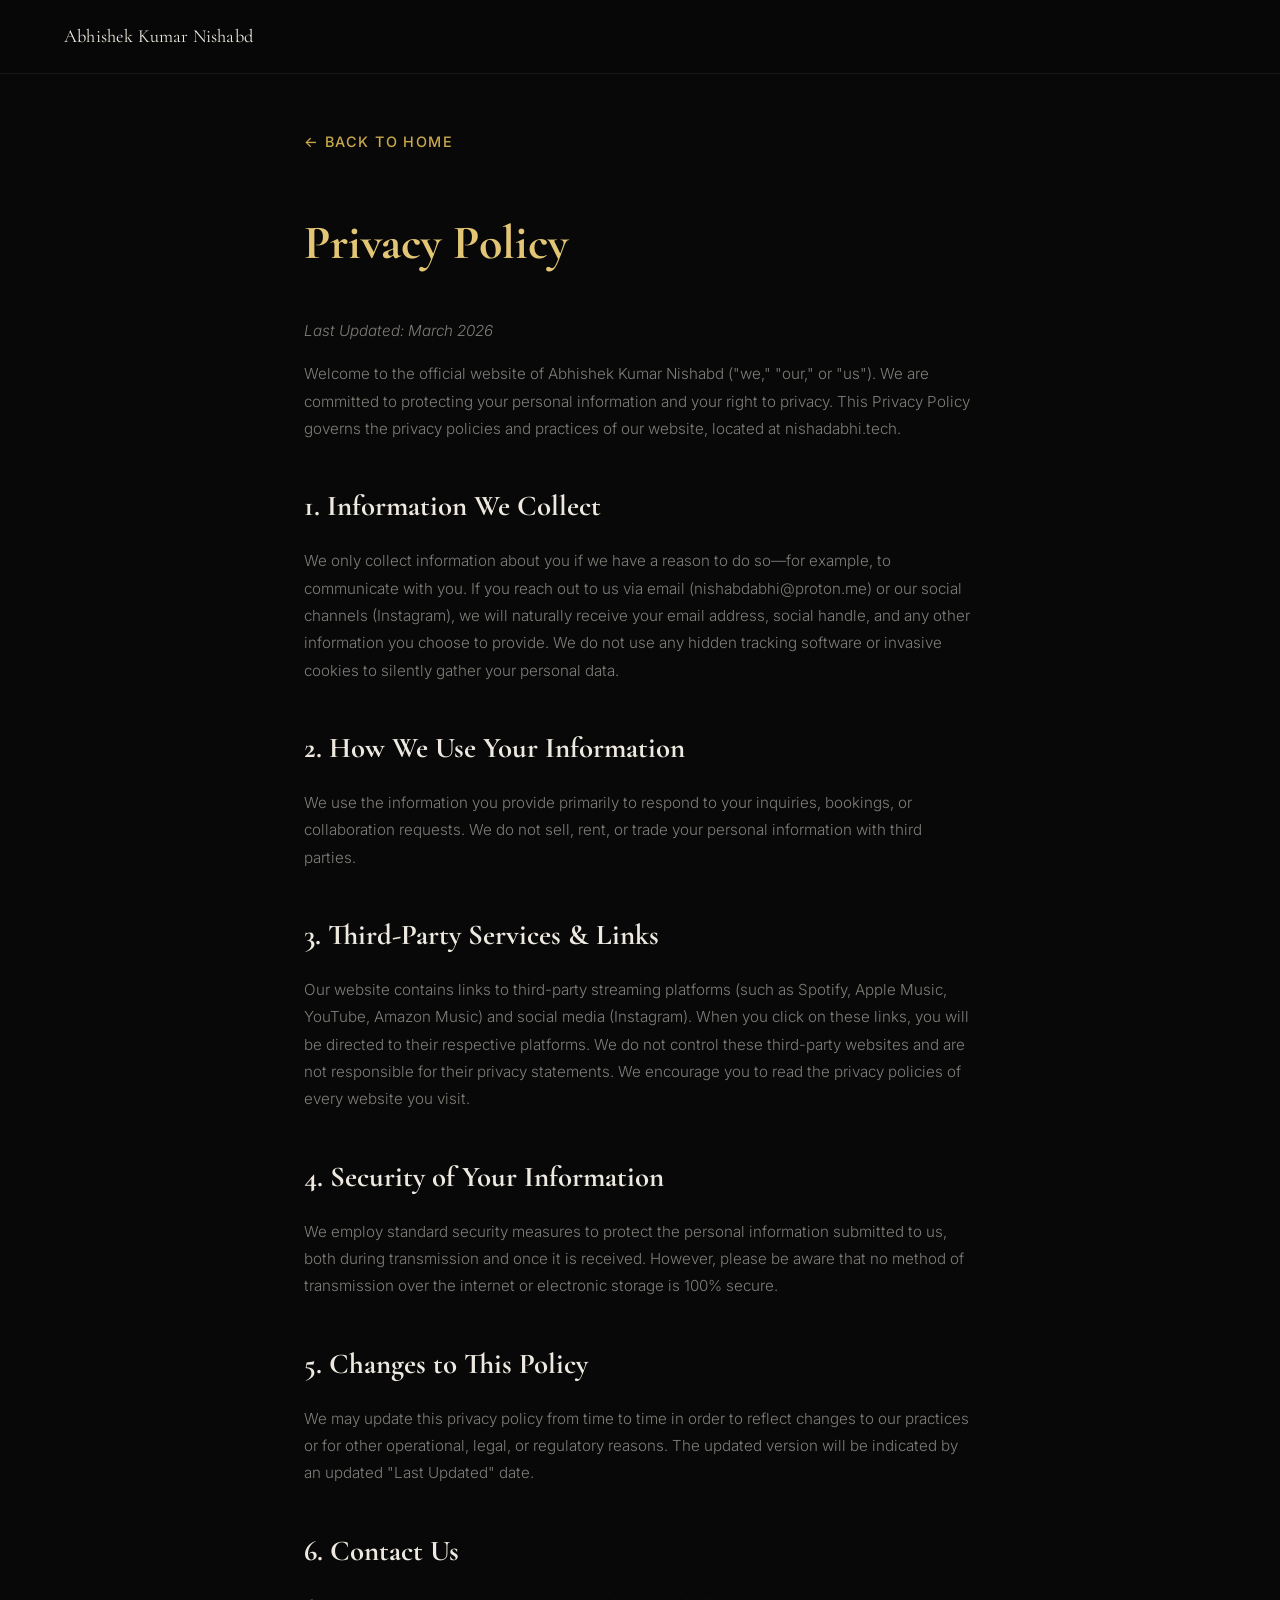
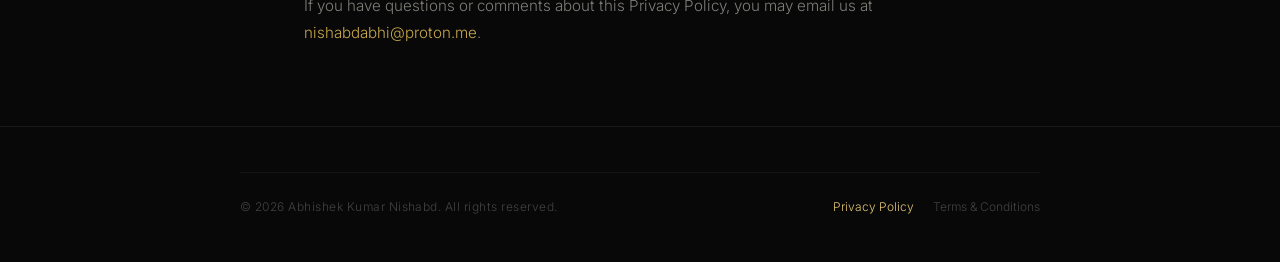
==== privacy-policy.html @ 1c70a1ac "Add initial site: homepage, styles, script Add the initial public website scaffold for Abhishek Kuma" ====
<!DOCTYPE html>
<html lang="en">
<head>
  <meta charset="UTF-8" />
  <meta name="viewport" content="width=device-width, initial-scale=1.0" />
  <title>Privacy Policy - Abhishek Kumar Nishabd</title>
  
  <link rel="preconnect" href="https://fonts.googleapis.com" />
  <link rel="preconnect" href="https://fonts.gstatic.com" crossorigin />
  <link href="https://fonts.googleapis.com/css2?family=Cormorant+Garamond:ital,wght@0,300;0,400;0,500;1,300;1,400&family=Inter:wght@300;400;500&display=swap" rel="stylesheet" />

  <link rel="stylesheet" href="style.css" />
  <style>
    .legal-page { padding: 8rem 5% 4rem; max-width: 800px; margin: 0 auto; }
    .legal-content h1 { font-family: var(--serif); font-size: 3rem; color: var(--gold-light); margin-bottom: 2rem; }
    .legal-content h2 { font-family: var(--serif); font-size: 1.8rem; color: var(--text); margin-top: 2.5rem; margin-bottom: 1rem; }
    .legal-content p { color: var(--text-muted); line-height: 1.8; margin-bottom: 1rem; font-size: 0.95rem; }
    .legal-content a { color: var(--gold); text-decoration: none; }
    .legal-content a:hover { text-decoration: underline; }
    .back-nav { margin-bottom: 3rem; }
    .back-nav a { display: inline-flex; align-items: center; gap: 0.5rem; color: var(--gold); text-decoration: none; font-size: 0.9rem; font-weight: 500; text-transform: uppercase; letter-spacing: 0.1em; transition: color var(--transition); }
    .back-nav a:hover { color: var(--gold-light); transform: translateX(-4px); }
  </style>
</head>
<body>

  <!-- ============ NAV ============ -->
  <nav class="nav scrolled" id="nav">
    <div class="nav-inner">
      <a href="index.html" class="nav-logo">Abhishek Kumar Nishabd</a>
    </div>
  </nav>

  <div class="legal-page">
    <div class="back-nav">
      <a href="index.html">← Back to Home</a>
    </div>
    <div class="legal-content">
      <h1>Privacy Policy</h1>
      <p><em>Last Updated: March 2026</em></p>
      
      <p>Welcome to the official website of Abhishek Kumar Nishabd ("we," "our," or "us"). We are committed to protecting your personal information and your right to privacy. This Privacy Policy governs the privacy policies and practices of our website, located at nishadabhi.tech.</p>

      <h2>1. Information We Collect</h2>
      <p>We only collect information about you if we have a reason to do so—for example, to communicate with you. If you reach out to us via email (nishabdabhi@proton.me) or our social channels (Instagram), we will naturally receive your email address, social handle, and any other information you choose to provide. We do not use any hidden tracking software or invasive cookies to silently gather your personal data.</p>

      <h2>2. How We Use Your Information</h2>
      <p>We use the information you provide primarily to respond to your inquiries, bookings, or collaboration requests. We do not sell, rent, or trade your personal information with third parties.</p>

      <h2>3. Third-Party Services & Links</h2>
      <p>Our website contains links to third-party streaming platforms (such as Spotify, Apple Music, YouTube, Amazon Music) and social media (Instagram). When you click on these links, you will be directed to their respective platforms. We do not control these third-party websites and are not responsible for their privacy statements. We encourage you to read the privacy policies of every website you visit.</p>

      <h2>4. Security of Your Information</h2>
      <p>We employ standard security measures to protect the personal information submitted to us, both during transmission and once it is received. However, please be aware that no method of transmission over the internet or electronic storage is 100% secure.</p>

      <h2>5. Changes to This Policy</h2>
      <p>We may update this privacy policy from time to time in order to reflect changes to our practices or for other operational, legal, or regulatory reasons. The updated version will be indicated by an updated "Last Updated" date.</p>

      <h2>6. Contact Us</h2>
      <p>If you have questions or comments about this Privacy Policy, you may email us at <a href="mailto:nishabdabhi@proton.me">nishabdabhi@proton.me</a>.</p>
    </div>
  </div>

  <footer class="footer">
    <div class="container" style="max-width: 800px; padding: 0;">
      <div class="footer-bottom" style="display: flex; justify-content: space-between; align-items: center; flex-wrap: wrap; gap: 1rem; border-top: 1px solid rgba(255,255,255,0.05); padding-top: 1.5rem;">
        <div class="footer-copy">
          &copy; <span id="year"></span> Abhishek Kumar Nishabd. All rights reserved.
        </div>
        <div class="footer-legal" style="display: flex; gap: 1.2rem; font-size: 0.75rem;">
          <a href="privacy-policy.html" style="color: var(--gold-light); text-decoration: none;">Privacy Policy</a>
          <a href="terms-conditions.html" style="color: var(--text-faint); text-decoration: none; transition: color 0.3s;">Terms & Conditions</a>
        </div>
      </div>
    </div>
  </footer>
  <script>document.getElementById('year').textContent = new Date().getFullYear();</script>
</body>
</html>
---- style.css ----
/* ============================================================
   RESET & BASE
   ============================================================ */
*, *::before, *::after {
  box-sizing: border-box;
  margin: 0;
  padding: 0;
}

:root {
  --bg:          #080808;
  --bg-2:        #0f0f0f;
  --bg-3:        #161616;
  --surface:     #131313;
  --surface-2:   #1c1c1c;
  --border:      rgba(255, 255, 255, 0.07);
  --border-gold: rgba(201, 168, 76, 0.2);
  --gold:        #c9a84c;
  --gold-light:  #e2c575;
  --gold-dim:    rgba(201, 168, 76, 0.10);
  --gold-glow:   rgba(201, 168, 76, 0.06);
  --text:        #ede9e0;
  --text-muted:  rgba(237, 233, 224, 0.52);
  --text-faint:  rgba(237, 233, 224, 0.26);

  --serif: 'Cormorant Garamond', Georgia, serif;
  --sans:  'Inter', system-ui, sans-serif;

  --radius: 14px;
  --transition: 0.3s cubic-bezier(0.25, 0.46, 0.45, 0.94);

  scroll-behavior: smooth;
}

html { font-size: 16px; }

body {
  background-color: var(--bg);
  color: var(--text);
  font-family: var(--sans);
  font-weight: 300;
  line-height: 1.7;
  -webkit-font-smoothing: antialiased;
  overflow-x: hidden;
}

::selection {
  background: var(--gold-dim);
  color: var(--gold-light);
}

/* ---- Scrollbar ---- */
::-webkit-scrollbar { width: 3px; }
::-webkit-scrollbar-track { background: var(--bg); }
::-webkit-scrollbar-thumb { background: rgba(201,168,76,0.25); border-radius: 2px; }

/* ============================================================
   MUSIC CANVAS (cursor-reactive particles)
   ============================================================ */
#musicCanvas {
  position: fixed;
  top: 0; left: 0;
  width: 100%; height: 100%;
  pointer-events: none;
  z-index: 0;
  opacity: 1;
}

/* ============================================================
   UTILITIES
   ============================================================ */
.container {
  width: min(1120px, 90%);
  margin: 0 auto;
  position: relative;
  z-index: 1;
}

.section-label {
  font-family: var(--sans);
  font-size: 0.7rem;
  font-weight: 500;
  letter-spacing: 0.22em;
  text-transform: uppercase;
  color: var(--gold);
  margin-bottom: 0.9rem;
}

.section-heading {
  font-family: var(--serif);
  font-size: clamp(2rem, 4vw, 3.2rem);
  font-weight: 400;
  line-height: 1.15;
  color: var(--text);
  margin-bottom: 2rem;
}

/* ============================================================
   NAVIGATION
   ============================================================ */
.nav {
  position: fixed;
  top: 0;
  width: 100%;
  z-index: 200;
  transition: background var(--transition), border-bottom var(--transition);
}

.nav.scrolled {
  background: rgba(8, 8, 8, 0.9);
  backdrop-filter: blur(20px);
  -webkit-backdrop-filter: blur(20px);
  border-bottom: 1px solid var(--border);
}

.nav-inner {
  display: flex;
  align-items: center;
  justify-content: space-between;
  padding: 1.3rem 5%;
}

.nav-logo {
  font-family: var(--serif);
  font-size: 1.15rem;
  font-weight: 400;
  color: var(--text);
  text-decoration: none;
  letter-spacing: 0.01em;
  transition: color var(--transition);
  white-space: nowrap;
}
.nav-logo:hover { color: var(--gold-light); }

.nav-links {
  display: flex;
  list-style: none;
  gap: 2.5rem;
}

.nav-links a {
  font-size: 0.82rem;
  font-weight: 400;
  letter-spacing: 0.07em;
  color: var(--text-muted);
  text-decoration: none;
  position: relative;
  transition: color var(--transition);
}
.nav-links a::after {
  content: '';
  position: absolute;
  bottom: -3px; left: 0;
  width: 0; height: 1px;
  background: var(--gold);
  transition: width var(--transition);
}
.nav-links a:hover { color: var(--text); }
.nav-links a:hover::after { width: 100%; }

.nav-hamburger {
  display: none;
  flex-direction: column;
  gap: 5px;
  background: none;
  border: none;
  cursor: pointer;
  padding: 4px;
}
.nav-hamburger span {
  display: block;
  width: 22px;
  height: 1.5px;
  background: var(--text-muted);
  transition: transform var(--transition), opacity var(--transition);
}
.nav-hamburger.active span:nth-child(1) { transform: translateY(6.5px) rotate(45deg); }
.nav-hamburger.active span:nth-child(2) { opacity: 0; }
.nav-hamburger.active span:nth-child(3) { transform: translateY(-6.5px) rotate(-45deg); }

.mobile-menu {
  display: none;
  flex-direction: column;
  background: rgba(8, 8, 8, 0.98);
  border-top: 1px solid var(--border);
  max-height: 0;
  overflow: hidden;
  transition: max-height 0.4s ease;
}
.mobile-menu.open { max-height: 300px; }
.mobile-link {
  padding: 1rem 5%;
  color: var(--text-muted);
  text-decoration: none;
  font-size: 0.9rem;
  letter-spacing: 0.05em;
  border-bottom: 1px solid var(--border);
  transition: color var(--transition), background var(--transition);
}
.mobile-link:hover { color: var(--gold-light); background: var(--gold-dim); }

/* ============================================================
   HERO
   ============================================================ */
.hero {
  position: relative;
  min-height: 100vh;
  display: flex;
  flex-direction: column;
  justify-content: center;
  padding: 7rem 5% 5rem;
  overflow: hidden;
  z-index: 1;
}

.hero-bg-glow {
  position: absolute;
  width: 700px; height: 700px;
  background: radial-gradient(circle, rgba(201,168,76,0.05) 0%, transparent 65%);
  top: 45%; left: 30%;
  transform: translate(-50%, -50%);
  pointer-events: none;
}

/* --- Two-column hero layout --- */
.hero-layout {
  display: grid;
  grid-template-columns: 1fr 1fr;
  align-items: center;
  gap: 4rem;
  width: 100%;
  max-width: 1200px;
  margin: 0 auto;
}

.hero-content {
  position: relative;
  z-index: 1;
}

.hero-eyebrow {
  font-size: 0.78rem;
  font-weight: 400;
  letter-spacing: 0.22em;
  text-transform: uppercase;
  color: var(--gold);
  margin-bottom: 1rem;
  opacity: 0;
  animation: fadeUp 0.8s 0.1s ease forwards;
}

.hero-title {
  font-family: var(--serif);
  font-size: clamp(3.8rem, 7.5vw, 7.5rem);
  font-weight: 300;
  line-height: 0.95;
  color: var(--text);
  margin-bottom: 1.5rem;
  opacity: 0;
  animation: fadeUp 0.9s 0.25s ease forwards;
}
.hero-title em {
  font-style: italic;
  color: var(--gold-light);
}

.hero-tagline {
  font-size: 0.82rem;
  letter-spacing: 0.18em;
  color: var(--text-muted);
  text-transform: uppercase;
  margin-bottom: 1.8rem;
  opacity: 0;
  animation: fadeUp 0.8s 0.45s ease forwards;
}

.hero-quote {
  font-family: var(--serif);
  font-size: 1.2rem;
  font-style: italic;
  color: var(--text-muted);
  line-height: 1.65;
  margin-bottom: 2.6rem;
  padding-left: 1.1rem;
  border-left: 2px solid var(--gold);
  opacity: 0;
  animation: fadeUp 0.8s 0.6s ease forwards;
}

.hero-cta {
  display: flex;
  gap: 1rem;
  flex-wrap: wrap;
  opacity: 0;
  animation: fadeUp 0.8s 0.75s ease forwards;
}

/* --- Hero visual (right side) --- */
.hero-visual {
  position: relative;
  display: flex;
  align-items: center;
  justify-content: center;
  opacity: 0;
  animation: fadeUp 1s 0.5s ease forwards;
}

.hero-visual-ring {
  position: absolute;
  border-radius: 50%;
  border: 1px solid var(--border-gold);
  animation: ringPulse 8s ease-in-out infinite;
}
.hero-ring-1 { width: 260px; height: 260px; animation-delay: 0s; border-color: rgba(201,168,76,0.12); }
.hero-ring-2 { width: 340px; height: 340px; animation-delay: 1.5s; border-color: rgba(201,168,76,0.07); }
.hero-ring-3 { width: 420px; height: 420px; animation-delay: 3s; border-color: rgba(201,168,76,0.04); }

.hero-vinyl {
  position: relative;
  z-index: 2;
}

.hero-vinyl-inner {
  width: 200px; height: 200px;
  border-radius: 50%;
  background: radial-gradient(circle at 35% 35%, #222, #080808);
  border: 2px solid rgba(201,168,76,0.35);
  display: flex;
  align-items: center;
  justify-content: center;
  animation: vinylSpin 16s linear infinite;
  box-shadow: 0 0 60px rgba(201,168,76,0.08), inset 0 0 30px rgba(0,0,0,0.5);
}

.hero-vinyl-groove {
  position: absolute;
  width: 150px; height: 150px;
  border-radius: 50%;
  border: 1px solid rgba(201,168,76,0.08);
}

.hero-vinyl-center {
  width: 72px; height: 72px;
  border-radius: 50%;
  background: var(--bg);
  display: flex;
  align-items: center;
  justify-content: center;
  z-index: 1;
  border: 1px solid rgba(201,168,76,0.2);
}

.hero-vinyl-label {
  font-family: var(--serif);
  font-size: 0.58rem;
  color: var(--gold);
  text-align: center;
  line-height: 1.3;
}

.hero-needle {
  position: absolute;
  top: 0;
  right: -30px;
  width: 70px;
  height: 4px;
  background: linear-gradient(to right, rgba(201,168,76,0.6), rgba(201,168,76,0.2));
  transform-origin: right center;
  transform: rotate(-30deg);
  border-radius: 2px;
}
.hero-needle::after {
  content: '';
  position: absolute;
  right: 0;
  width: 8px; height: 8px;
  border-radius: 50%;
  background: var(--gold);
  top: 50%;
  transform: translateY(-50%);
  box-shadow: 0 0 6px rgba(201,168,76,0.5);
}

.hero-visual-text {
  position: absolute;
  bottom: -40px;
  font-family: var(--serif);
  font-size: 1.3rem;
  font-style: italic;
  color: var(--gold);
  opacity: 0.35;
  letter-spacing: 0.1em;
  user-select: none;
}

/* Buttons */
.btn {
  display: inline-flex;
  align-items: center;
  gap: 0.5rem;
  padding: 0.78rem 2rem;
  border-radius: 2px;
  font-size: 0.8rem;
  font-weight: 500;
  letter-spacing: 0.1em;
  text-transform: uppercase;
  text-decoration: none;
  transition: all var(--transition);
  cursor: pointer;
  border: none;
}
.btn-primary {
  background: var(--gold);
  color: #080808;
}
.btn-primary:hover {
  background: var(--gold-light);
  transform: translateY(-2px);
  box-shadow: 0 8px 32px rgba(201, 168, 76, 0.22);
}
.btn-ghost {
  background: transparent;
  color: var(--text-muted);
  border: 1px solid var(--border);
}
.btn-ghost:hover {
  border-color: var(--gold);
  color: var(--gold-light);
  transform: translateY(-2px);
}

/* Scroll hint */
.hero-scroll-hint {
  position: absolute;
  bottom: 2.5rem;
  left: 5%;
  display: flex;
  flex-direction: column;
  align-items: center;
  gap: 0.6rem;
  opacity: 0;
  animation: fadeUp 0.8s 1.2s ease forwards;
  z-index: 1;
}
.scroll-line {
  width: 1px; height: 48px;
  background: linear-gradient(to bottom, transparent, var(--gold));
  animation: scrollPulse 2.2s 1.5s ease-in-out infinite;
}
.scroll-label {
  font-size: 0.68rem;
  letter-spacing: 0.18em;
  text-transform: uppercase;
  color: var(--text-faint);
}

/* ============================================================
   ABOUT
   ============================================================ */
.about {
  padding: 8rem 5%;
  border-top: 1px solid var(--border);
  position: relative;
  z-index: 1;
}

.about-grid {
  display: grid;
  grid-template-columns: 1.1fr 0.9fr;
  gap: 5rem;
  align-items: start;
}

.about-text p {
  color: var(--text-muted);
  line-height: 1.9;
  margin-bottom: 1.3rem;
  font-size: 1rem;
}
.about-text strong { color: var(--text); font-weight: 500; }
.about-text em { color: var(--gold-light); font-style: italic; }

.about-aside {
  display: flex;
  flex-direction: column;
  gap: 0.9rem;
}

.about-card {
  background: var(--surface);
  border: 1px solid var(--border);
  border-radius: var(--radius);
  padding: 1.5rem 1.6rem;
  transition: border-color var(--transition), transform var(--transition), background var(--transition);
}
.about-card:hover {
  border-color: var(--border-gold);
  transform: translateX(5px);
  background: #161616;
}
.about-card-icon { font-size: 1.3rem; margin-bottom: 0.5rem; }
.about-card h3 {
  font-family: var(--serif);
  font-size: 1.15rem;
  font-weight: 400;
  color: var(--text);
  margin-bottom: 0.25rem;
}
.about-card p { font-size: 0.86rem; color: var(--text-muted); }

/* ============================================================
   MUSIC
   ============================================================ */
.music {
  padding: 8rem 5%;
  background: var(--bg-2);
  border-top: 1px solid var(--border);
  position: relative;
  z-index: 1;
}

.release-card {
  margin-top: 1.2rem;
  border: 1px solid var(--border);
  border-radius: var(--radius);
  overflow: hidden;
  background: var(--surface);
  transition: border-color var(--transition), box-shadow var(--transition);
}
.release-card:hover {
  border-color: var(--border-gold);
  box-shadow: 0 4px 40px rgba(201,168,76,0.05);
}

.release-badge {
  padding: 0.5rem 1.5rem;
  background: var(--gold-dim);
  border-bottom: 1px solid var(--border);
  font-size: 0.72rem;
  font-weight: 500;
  letter-spacing: 0.18em;
  text-transform: uppercase;
  color: var(--gold);
}

.release-badge-soon {
  background: rgba(255,255,255,0.03);
  color: var(--text-faint);
}

.release-coming-soon {
  border-style: dashed;
  opacity: 0.8;
}
.release-coming-soon:hover { opacity: 1; }

.release-body {
  display: grid;
  grid-template-columns: 240px 1fr;
}

.release-body-soon .release-art {
  opacity: 0.5;
}

.release-art {
  display: flex;
  align-items: center;
  justify-content: center;
  padding: 2.2rem;
  border-right: 1px solid var(--border);
  background: #0d0d0d;
}

.release-art-inner {
  position: relative;
  width: 150px; height: 150px;
  border-radius: 50%;
  background: radial-gradient(circle at 30% 30%, #252525, #0a0a0a);
  border: 2px solid rgba(201, 168, 76, 0.28);
  display: flex;
  align-items: center;
  justify-content: center;
  animation: vinylSpin 14s linear infinite;
}

.release-art-inner-paused {
  animation: vinylSpin 14s linear infinite paused;
}

.vinyl-ring {
  position: absolute;
  width: 112px; height: 112px;
  border-radius: 50%;
  border: 1px solid rgba(201, 168, 76, 0.08);
}
.vinyl-center {
  width: 55px; height: 55px;
  border-radius: 50%;
  background: var(--bg);
  display: flex;
  align-items: center;
  justify-content: center;
  z-index: 1;
  border: 1px solid rgba(201,168,76,0.15);
}
.vinyl-title {
  font-family: var(--serif);
  font-size: 0.58rem;
  color: var(--gold);
  text-align: center;
  line-height: 1.25;
  letter-spacing: 0.04em;
}

.release-info { padding: 2.2rem 2.6rem; }
.release-title {
  font-family: var(--serif);
  font-size: 2.2rem;
  font-weight: 400;
  color: var(--text);
  margin-bottom: 0.2rem;
}
.release-sub {
  font-family: var(--serif);
  font-size: 1.05rem;
  font-style: italic;
  color: var(--gold);
  margin-bottom: 1.2rem;
}
.release-desc {
  font-size: 0.93rem;
  color: var(--text-muted);
  line-height: 1.8;
  margin-bottom: 0.5rem;
}
.release-desc-secondary {
  font-size: 0.8rem;
  color: var(--text-faint);
  margin-bottom: 1.8rem;
}

/* Coming soon extras */
.coming-soon-tag {
  display: flex;
  align-items: center;
  gap: 0.5rem;
  font-size: 0.72rem;
  font-weight: 500;
  letter-spacing: 0.16em;
  text-transform: uppercase;
  color: var(--text-faint);
  margin-bottom: 0.8rem;
}
.cs-dot {
  width: 6px; height: 6px;
  border-radius: 50%;
  background: var(--gold);
  opacity: 0.6;
  animation: csDotPulse 1.8s ease-in-out infinite;
}
.release-coming-date {
  font-size: 0.8rem;
  color: var(--text-faint);
  letter-spacing: 0.04em;
  margin-top: 1rem;
}

/* Stream buttons */
.stream-links {
  display: flex;
  flex-wrap: wrap;
  gap: 0.6rem;
}

.stream-btn {
  display: inline-flex;
  align-items: center;
  gap: 0.45rem;
  padding: 0.55rem 1rem;
  border-radius: 7px;
  font-size: 0.78rem;
  font-weight: 500;
  text-decoration: none;
  transition: all var(--transition);
  border: 1px solid transparent;
}

.stream-spotify  { background: rgba(29,185,84,0.07);   color: #1DB954; border-color: rgba(29,185,84,0.18); }
.stream-apple    { background: rgba(252,60,68,0.07);    color: #fc3c44; border-color: rgba(252,60,68,0.18); }
.stream-youtube  { background: rgba(255,0,0,0.07);      color: #ff4040; border-color: rgba(255,0,0,0.18); }
.stream-ytmusic  { background: rgba(255,87,34,0.07);    color: #ff6b35; border-color: rgba(255,87,34,0.18); }
.stream-amazon   { background: rgba(255,153,0,0.07);    color: #ff9900; border-color: rgba(255,153,0,0.18); }

.stream-btn:hover {
  transform: translateY(-2px);
  box-shadow: 0 4px 18px rgba(0,0,0,0.35);
  filter: brightness(1.2);
}

/* ============================================================
   CONNECT
   ============================================================ */
.connect {
  padding: 8rem 5%;
  border-top: 1px solid var(--border);
  position: relative;
  z-index: 1;
}

.connect-sub {
  max-width: 540px;
  color: var(--text-muted);
  margin-bottom: 3rem;
  font-size: 0.98rem;
  line-height: 1.85;
}

/* 3-col grid: personal | backloggers | right-col */
.connect-grid {
  display: grid;
  grid-template-columns: 1fr 1.4fr 1fr;
  gap: 1.2rem;
  align-items: start;
}

.connect-card {
  background: var(--surface);
  border: 1px solid var(--border);
  border-radius: var(--radius);
  padding: 1.8rem;
  transition: border-color var(--transition), transform var(--transition);
}
.connect-card:hover {
  border-color: var(--border-gold);
  transform: translateY(-3px);
}
.connect-card h3 {
  font-family: var(--serif);
  font-size: 1.15rem;
  font-weight: 400;
  color: var(--text);
  margin-bottom: 1rem;
  padding-bottom: 0.75rem;
  border-bottom: 1px solid var(--border);
}

/* Personal profile card */
.connect-card-personal {
  display: flex;
  flex-direction: column;
  gap: 0.6rem;
}
.connect-card-header {
  display: flex;
  flex-direction: column;
  gap: 0.25rem;
  padding-bottom: 0.75rem;
  border-bottom: 1px solid var(--border);
  margin-bottom: 0.4rem;
}
.connect-card-badge {
  font-size: 0.65rem;
  font-weight: 500;
  letter-spacing: 0.2em;
  text-transform: uppercase;
  color: var(--gold);
}
.connect-card-header h3 {
  font-family: var(--serif);
  font-size: 1.3rem;
  font-weight: 400;
  color: var(--text);
  margin-bottom: 0;
  padding-bottom: 0;
  border-bottom: none;
}
.connect-card-desc {
  font-size: 0.82rem;
  color: var(--text-faint);
  margin-bottom: 0.6rem;
}

/* Backloggers featured card */
.connect-card-backloggers {
  background: #111;
  border-color: rgba(201,168,76,0.15);
  position: relative;
  overflow: hidden;
}
.connect-card-backloggers::before {
  content: '';
  position: absolute;
  top: 0; left: 0; right: 0;
  height: 2px;
  background: linear-gradient(to right, transparent, var(--gold), transparent);
  opacity: 0.6;
}
.connect-card-backloggers:hover {
  border-color: rgba(201,168,76,0.35);
  transform: translateY(-4px);
  box-shadow: 0 8px 40px rgba(201,168,76,0.07);
}

.backloggers-header {
  margin-bottom: 1rem;
  padding-bottom: 0.75rem;
  border-bottom: 1px solid var(--border);
}
.backloggers-badge {
  display: inline-block;
  font-size: 0.62rem;
  font-weight: 500;
  letter-spacing: 0.2em;
  text-transform: uppercase;
  color: var(--gold);
  margin-bottom: 0.4rem;
}
.backloggers-header h3 {
  font-family: var(--serif);
  font-size: 1.5rem;
  font-weight: 400;
  color: var(--gold-light);
  margin-bottom: 0;
  padding-bottom: 0;
  border-bottom: none;
}

.backloggers-tagline {
  font-size: 0.88rem;
  color: var(--text-muted);
  line-height: 1.75;
  margin-bottom: 1rem;
}

.backloggers-tags {
  display: flex;
  flex-wrap: wrap;
  gap: 0.4rem;
  margin-bottom: 1.2rem;
}

.tag {
  display: inline-block;
  font-size: 0.68rem;
  font-weight: 500;
  letter-spacing: 0.1em;
  text-transform: uppercase;
  color: var(--gold);
  background: var(--gold-dim);
  border: 1px solid rgba(201,168,76,0.15);
  border-radius: 20px;
  padding: 0.25rem 0.65rem;
}

/* Social link variants */
.social-link {
  display: flex;
  align-items: center;
  gap: 0.6rem;
  text-decoration: none;
  font-size: 0.86rem;
  padding: 0.6rem 0.7rem;
  border-radius: 8px;
  transition: all var(--transition);
  color: var(--text-muted);
}
.social-link:hover { color: var(--text); background: rgba(255,255,255,0.04); }

.social-link-primary {
  border: 1px solid var(--border);
}
.social-link-primary:hover { border-color: var(--border-gold); color: var(--gold-light); }

.social-link-highlight {
  background: var(--gold-dim);
  border: 1px solid rgba(201,168,76,0.2);
  color: var(--gold);
}
.social-link-highlight:hover {
  background: rgba(201,168,76,0.18);
  color: var(--gold-light);
  border-color: rgba(201,168,76,0.4);
}


.social-icon { display: flex; align-items: center; opacity: 0.8; flex-shrink: 0; }
.social-link:hover .social-icon { opacity: 1; }
.social-arrow { margin-left: auto; font-size: 0.82rem; opacity: 0.5; transition: transform var(--transition); }
.social-link:hover .social-arrow { transform: translateX(2px) translateY(-1px); opacity: 1; }

/* Right column stacked */
.connect-right-col {
  display: flex;
  flex-direction: column;
  gap: 1.2rem;
}

.connect-email-hint {
  font-size: 0.82rem;
  color: var(--text-faint);
  margin-bottom: 1rem;
  line-height: 1.6;
}
.email-link {
  display: block;
  color: var(--gold);
  text-decoration: none;
  font-size: 0.88rem;
  letter-spacing: 0.02em;
  word-break: break-all;
  transition: color var(--transition);
}
.email-link:hover { color: var(--gold-light); }

.platform-list {
  list-style: none;
  display: flex;
  flex-direction: column;
  gap: 0.55rem;
}
.platform-list a {
  color: var(--text-muted);
  text-decoration: none;
  font-size: 0.88rem;
  transition: color var(--transition);
  position: relative;
  padding-left: 1rem;
}
.platform-list a::before {
  content: '→';
  position: absolute;
  left: 0;
  color: var(--gold);
  font-size: 0.78rem;
  transition: transform var(--transition);
}
.platform-list a:hover { color: var(--text); }
.platform-list a:hover::before { transform: translateX(3px); }

/* ============================================================
   FOOTER
   ============================================================ */
.footer {
  border-top: 1px solid var(--border);
  padding: 2.8rem 5%;
  position: relative;
  z-index: 1;
}
.footer-inner {
  display: flex;
  align-items: flex-start;
  justify-content: space-between;
  margin-bottom: 1.8rem;
  flex-wrap: wrap;
  gap: 1.5rem;
}
.footer-brand {
  display: flex;
  flex-direction: column;
  gap: 0.25rem;
}
.footer-name {
  font-family: var(--serif);
  font-size: 1.3rem;
  font-weight: 400;
  color: var(--text);
}
.footer-fullname {
  font-size: 0.75rem;
  letter-spacing: 0.1em;
  color: var(--text-faint);
  text-transform: uppercase;
}
.footer-links {
  display: flex;
  gap: 1.8rem;
  align-items: center;
  flex-wrap: wrap;
}
.footer-links a {
  font-size: 0.82rem;
  color: var(--text-muted);
  text-decoration: none;
  transition: color var(--transition);
}
.footer-links a:hover { color: var(--gold-light); }
.footer-copy {
  font-size: 0.75rem;
  color: var(--text-faint);
  letter-spacing: 0.04em;
}

/* ============================================================
   ANIMATIONS
   ============================================================ */
@keyframes fadeUp {
  from { opacity: 0; transform: translateY(22px); }
  to   { opacity: 1; transform: translateY(0); }
}

@keyframes scrollPulse {
  0%, 100% { transform: scaleY(1); opacity: 0.5; }
  50%       { transform: scaleY(1.2); opacity: 0.9; }
}

@keyframes vinylSpin {
  from { transform: rotate(0deg); }
  to   { transform: rotate(360deg); }
}

@keyframes ringPulse {
  0%, 100% { transform: scale(1); opacity: 1; }
  50%       { transform: scale(1.04); opacity: 0.7; }
}

@keyframes csDotPulse {
  0%, 100% { opacity: 0.4; transform: scale(1); }
  50%       { opacity: 1; transform: scale(1.3); }
}

/* Scroll reveal */
.reveal {
  opacity: 0;
  transform: translateY(28px);
  transition: opacity 0.75s ease, transform 0.75s ease;
}
.reveal.visible {
  opacity: 1;
  transform: translateY(0);
}

/* ============================================================
   RESPONSIVE
   ============================================================ */
@media (max-width: 1024px) {
  .hero-layout { grid-template-columns: 1fr; gap: 3rem; }
  .hero-visual  { display: none; }
  .hero-title   { font-size: clamp(4rem, 10vw, 7rem); }

  .connect-grid {
    grid-template-columns: 1fr 1fr;
    grid-template-rows: auto auto;
  }
  .connect-card-backloggers {
    grid-column: 1 / -1;
    order: -1;
  }
  .connect-right-col {
    grid-column: 1 / -1;
    flex-direction: row;
  }
  .connect-right-col .connect-card { flex: 1; }
}

@media (max-width: 900px) {
  .about-grid { grid-template-columns: 1fr; gap: 2.5rem; }
  .release-body { grid-template-columns: 1fr; }
  .release-art {
    border-right: none;
    border-bottom: 1px solid var(--border);
    padding: 1.8rem;
  }
}

@media (max-width: 640px) {
  .nav-links { display: none; }
  .nav-hamburger { display: flex; }
  .mobile-menu { display: flex; }

  .hero-title { font-size: clamp(3.5rem, 14vw, 5.5rem); }
  .hero-cta { flex-direction: column; }
  .btn { text-align: center; }

  .release-info { padding: 1.6rem; }

  .connect-grid { grid-template-columns: 1fr; }
  .connect-right-col { flex-direction: column; }
  .connect-card-backloggers { grid-column: unset; order: unset; }

  .footer-inner { flex-direction: column; }
  .footer-links { flex-direction: column; gap: 0.7rem; }
}
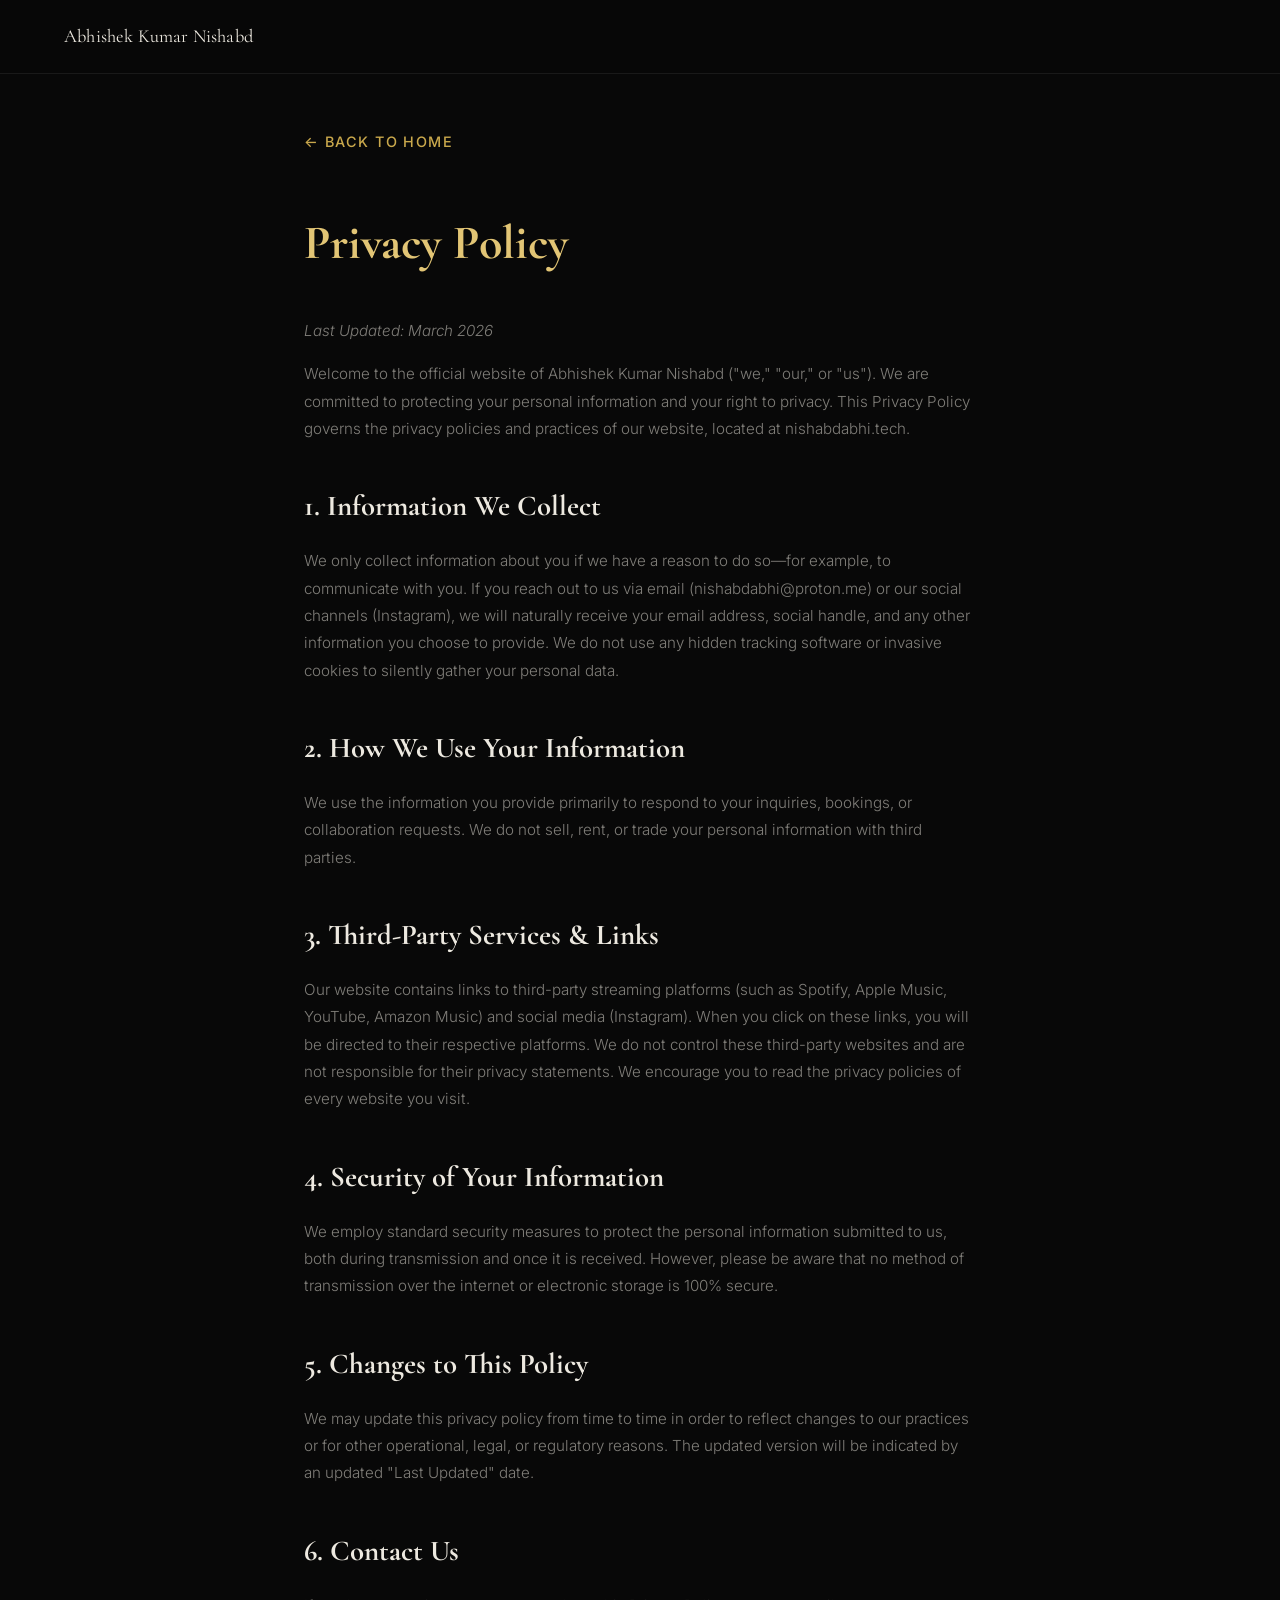
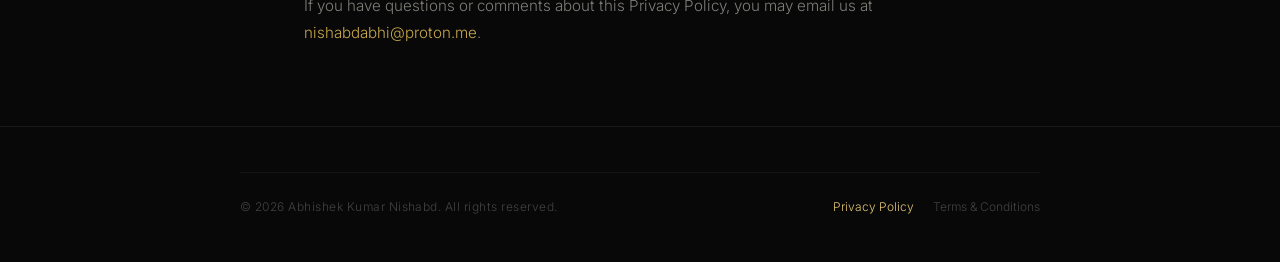
==== commit d46f37db: "Fix domain typo and reformat privacy policy Correct the site domain in CNAME from `nishadabhi.tech` " ====
--- a/privacy-policy.html
+++ b/privacy-policy.html
@@ -1,27 +1,80 @@
 <!DOCTYPE html>
 <html lang="en">
+
 <head>
   <meta charset="UTF-8" />
   <meta name="viewport" content="width=device-width, initial-scale=1.0" />
   <title>Privacy Policy - Abhishek Kumar Nishabd</title>
-  
+
   <link rel="preconnect" href="https://fonts.googleapis.com" />
   <link rel="preconnect" href="https://fonts.gstatic.com" crossorigin />
-  <link href="https://fonts.googleapis.com/css2?family=Cormorant+Garamond:ital,wght@0,300;0,400;0,500;1,300;1,400&family=Inter:wght@300;400;500&display=swap" rel="stylesheet" />
+  <link
+    href="https://fonts.googleapis.com/css2?family=Cormorant+Garamond:ital,wght@0,300;0,400;0,500;1,300;1,400&family=Inter:wght@300;400;500&display=swap"
+    rel="stylesheet" />
 
   <link rel="stylesheet" href="style.css" />
   <style>
-    .legal-page { padding: 8rem 5% 4rem; max-width: 800px; margin: 0 auto; }
-    .legal-content h1 { font-family: var(--serif); font-size: 3rem; color: var(--gold-light); margin-bottom: 2rem; }
-    .legal-content h2 { font-family: var(--serif); font-size: 1.8rem; color: var(--text); margin-top: 2.5rem; margin-bottom: 1rem; }
-    .legal-content p { color: var(--text-muted); line-height: 1.8; margin-bottom: 1rem; font-size: 0.95rem; }
-    .legal-content a { color: var(--gold); text-decoration: none; }
-    .legal-content a:hover { text-decoration: underline; }
-    .back-nav { margin-bottom: 3rem; }
-    .back-nav a { display: inline-flex; align-items: center; gap: 0.5rem; color: var(--gold); text-decoration: none; font-size: 0.9rem; font-weight: 500; text-transform: uppercase; letter-spacing: 0.1em; transition: color var(--transition); }
-    .back-nav a:hover { color: var(--gold-light); transform: translateX(-4px); }
+    .legal-page {
+      padding: 8rem 5% 4rem;
+      max-width: 800px;
+      margin: 0 auto;
+    }
+
+    .legal-content h1 {
+      font-family: var(--serif);
+      font-size: 3rem;
+      color: var(--gold-light);
+      margin-bottom: 2rem;
+    }
+
+    .legal-content h2 {
+      font-family: var(--serif);
+      font-size: 1.8rem;
+      color: var(--text);
+      margin-top: 2.5rem;
+      margin-bottom: 1rem;
+    }
+
+    .legal-content p {
+      color: var(--text-muted);
+      line-height: 1.8;
+      margin-bottom: 1rem;
+      font-size: 0.95rem;
+    }
+
+    .legal-content a {
+      color: var(--gold);
+      text-decoration: none;
+    }
+
+    .legal-content a:hover {
+      text-decoration: underline;
+    }
+
+    .back-nav {
+      margin-bottom: 3rem;
+    }
+
+    .back-nav a {
+      display: inline-flex;
+      align-items: center;
+      gap: 0.5rem;
+      color: var(--gold);
+      text-decoration: none;
+      font-size: 0.9rem;
+      font-weight: 500;
+      text-transform: uppercase;
+      letter-spacing: 0.1em;
+      transition: color var(--transition);
+    }
+
+    .back-nav a:hover {
+      color: var(--gold-light);
+      transform: translateX(-4px);
+    }
   </style>
 </head>
+
 <body>
 
   <!-- ============ NAV ============ -->
@@ -38,42 +91,59 @@
     <div class="legal-content">
       <h1>Privacy Policy</h1>
       <p><em>Last Updated: March 2026</em></p>
-      
-      <p>Welcome to the official website of Abhishek Kumar Nishabd ("we," "our," or "us"). We are committed to protecting your personal information and your right to privacy. This Privacy Policy governs the privacy policies and practices of our website, located at nishadabhi.tech.</p>
+
+      <p>Welcome to the official website of Abhishek Kumar Nishabd ("we," "our," or "us"). We are committed to
+        protecting your personal information and your right to privacy. This Privacy Policy governs the privacy policies
+        and practices of our website, located at nishabdabhi.tech.</p>
 
       <h2>1. Information We Collect</h2>
-      <p>We only collect information about you if we have a reason to do so—for example, to communicate with you. If you reach out to us via email (nishabdabhi@proton.me) or our social channels (Instagram), we will naturally receive your email address, social handle, and any other information you choose to provide. We do not use any hidden tracking software or invasive cookies to silently gather your personal data.</p>
+      <p>We only collect information about you if we have a reason to do so—for example, to communicate with you. If you
+        reach out to us via email (nishabdabhi@proton.me) or our social channels (Instagram), we will naturally receive
+        your email address, social handle, and any other information you choose to provide. We do not use any hidden
+        tracking software or invasive cookies to silently gather your personal data.</p>
 
       <h2>2. How We Use Your Information</h2>
-      <p>We use the information you provide primarily to respond to your inquiries, bookings, or collaboration requests. We do not sell, rent, or trade your personal information with third parties.</p>
+      <p>We use the information you provide primarily to respond to your inquiries, bookings, or collaboration requests.
+        We do not sell, rent, or trade your personal information with third parties.</p>
 
       <h2>3. Third-Party Services & Links</h2>
-      <p>Our website contains links to third-party streaming platforms (such as Spotify, Apple Music, YouTube, Amazon Music) and social media (Instagram). When you click on these links, you will be directed to their respective platforms. We do not control these third-party websites and are not responsible for their privacy statements. We encourage you to read the privacy policies of every website you visit.</p>
+      <p>Our website contains links to third-party streaming platforms (such as Spotify, Apple Music, YouTube, Amazon
+        Music) and social media (Instagram). When you click on these links, you will be directed to their respective
+        platforms. We do not control these third-party websites and are not responsible for their privacy statements. We
+        encourage you to read the privacy policies of every website you visit.</p>
 
       <h2>4. Security of Your Information</h2>
-      <p>We employ standard security measures to protect the personal information submitted to us, both during transmission and once it is received. However, please be aware that no method of transmission over the internet or electronic storage is 100% secure.</p>
+      <p>We employ standard security measures to protect the personal information submitted to us, both during
+        transmission and once it is received. However, please be aware that no method of transmission over the internet
+        or electronic storage is 100% secure.</p>
 
       <h2>5. Changes to This Policy</h2>
-      <p>We may update this privacy policy from time to time in order to reflect changes to our practices or for other operational, legal, or regulatory reasons. The updated version will be indicated by an updated "Last Updated" date.</p>
+      <p>We may update this privacy policy from time to time in order to reflect changes to our practices or for other
+        operational, legal, or regulatory reasons. The updated version will be indicated by an updated "Last Updated"
+        date.</p>
 
       <h2>6. Contact Us</h2>
-      <p>If you have questions or comments about this Privacy Policy, you may email us at <a href="mailto:nishabdabhi@proton.me">nishabdabhi@proton.me</a>.</p>
+      <p>If you have questions or comments about this Privacy Policy, you may email us at <a
+          href="mailto:nishabdabhi@proton.me">nishabdabhi@proton.me</a>.</p>
     </div>
   </div>
 
   <footer class="footer">
     <div class="container" style="max-width: 800px; padding: 0;">
-      <div class="footer-bottom" style="display: flex; justify-content: space-between; align-items: center; flex-wrap: wrap; gap: 1rem; border-top: 1px solid rgba(255,255,255,0.05); padding-top: 1.5rem;">
+      <div class="footer-bottom"
+        style="display: flex; justify-content: space-between; align-items: center; flex-wrap: wrap; gap: 1rem; border-top: 1px solid rgba(255,255,255,0.05); padding-top: 1.5rem;">
         <div class="footer-copy">
           &copy; <span id="year"></span> Abhishek Kumar Nishabd. All rights reserved.
         </div>
         <div class="footer-legal" style="display: flex; gap: 1.2rem; font-size: 0.75rem;">
           <a href="privacy-policy.html" style="color: var(--gold-light); text-decoration: none;">Privacy Policy</a>
-          <a href="terms-conditions.html" style="color: var(--text-faint); text-decoration: none; transition: color 0.3s;">Terms & Conditions</a>
+          <a href="terms-conditions.html"
+            style="color: var(--text-faint); text-decoration: none; transition: color 0.3s;">Terms & Conditions</a>
         </div>
       </div>
     </div>
   </footer>
   <script>document.getElementById('year').textContent = new Date().getFullYear();</script>
 </body>
-</html>
+
+</html>
